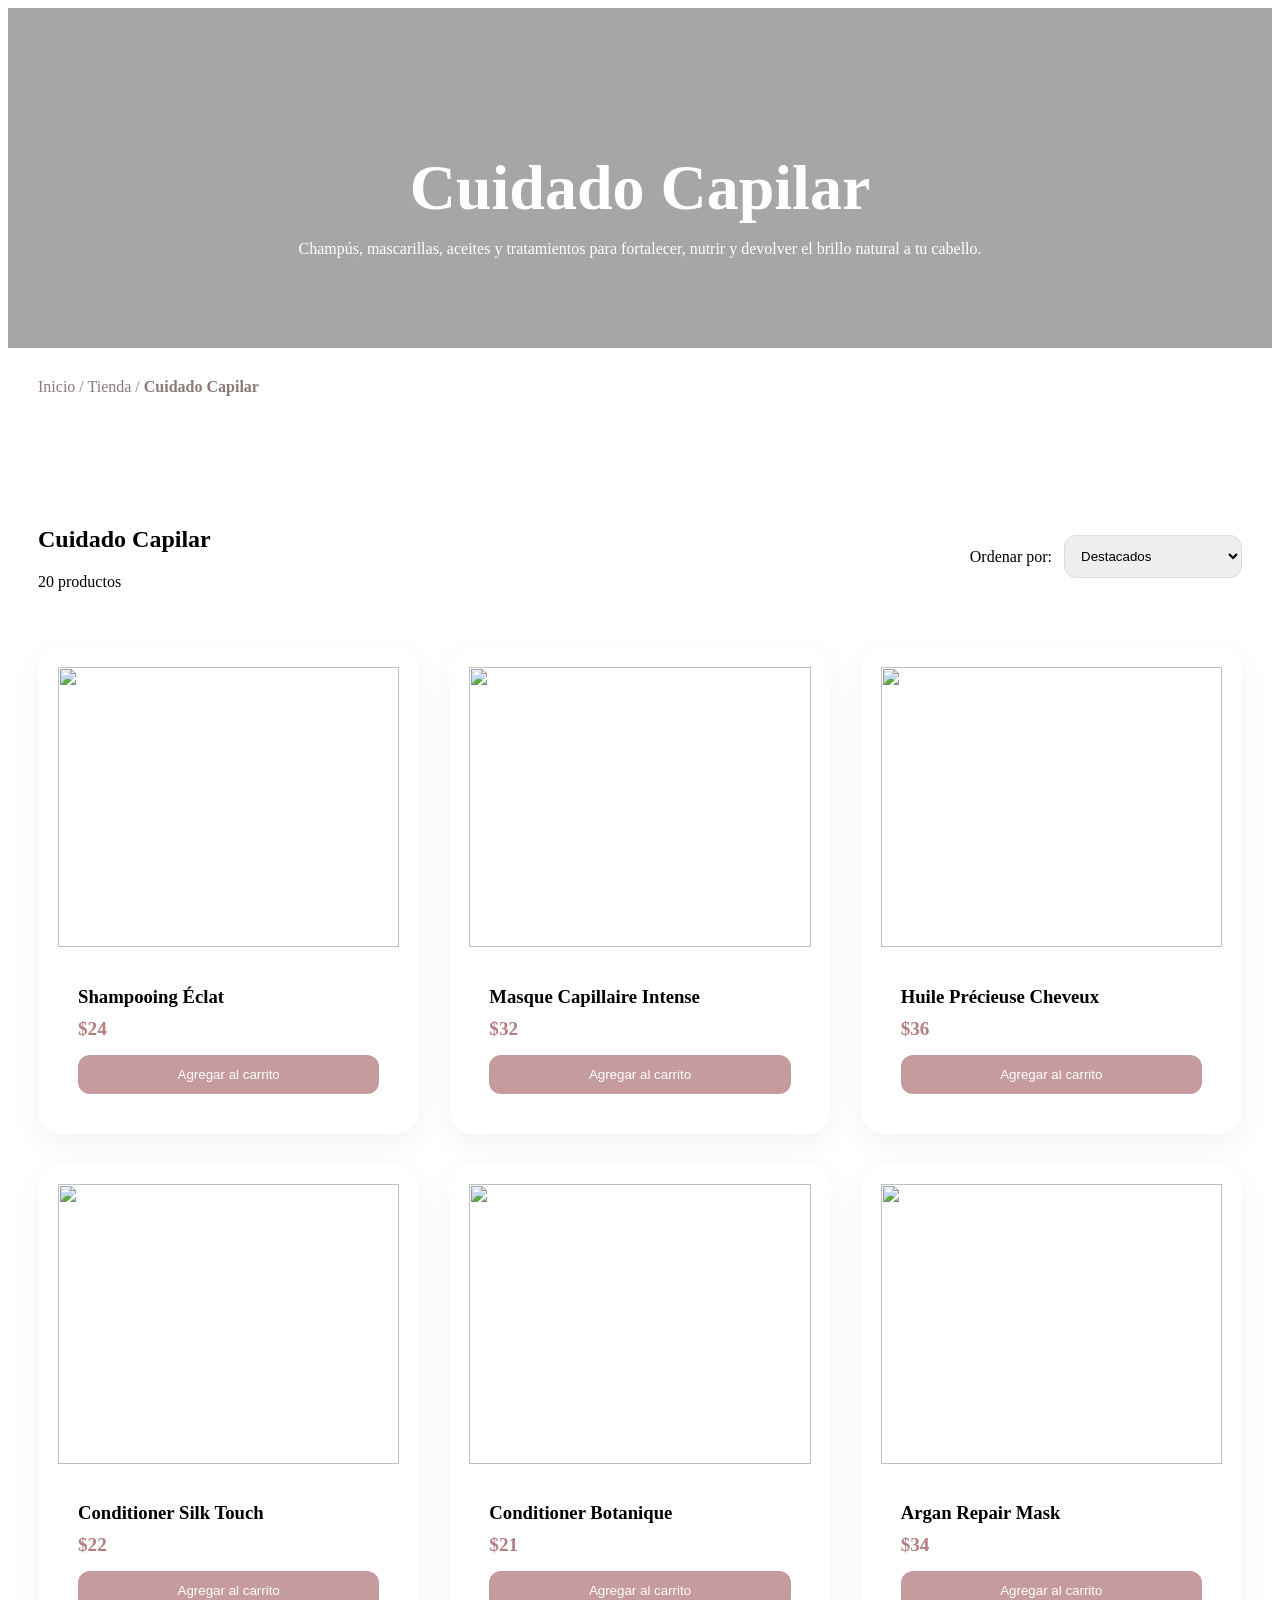
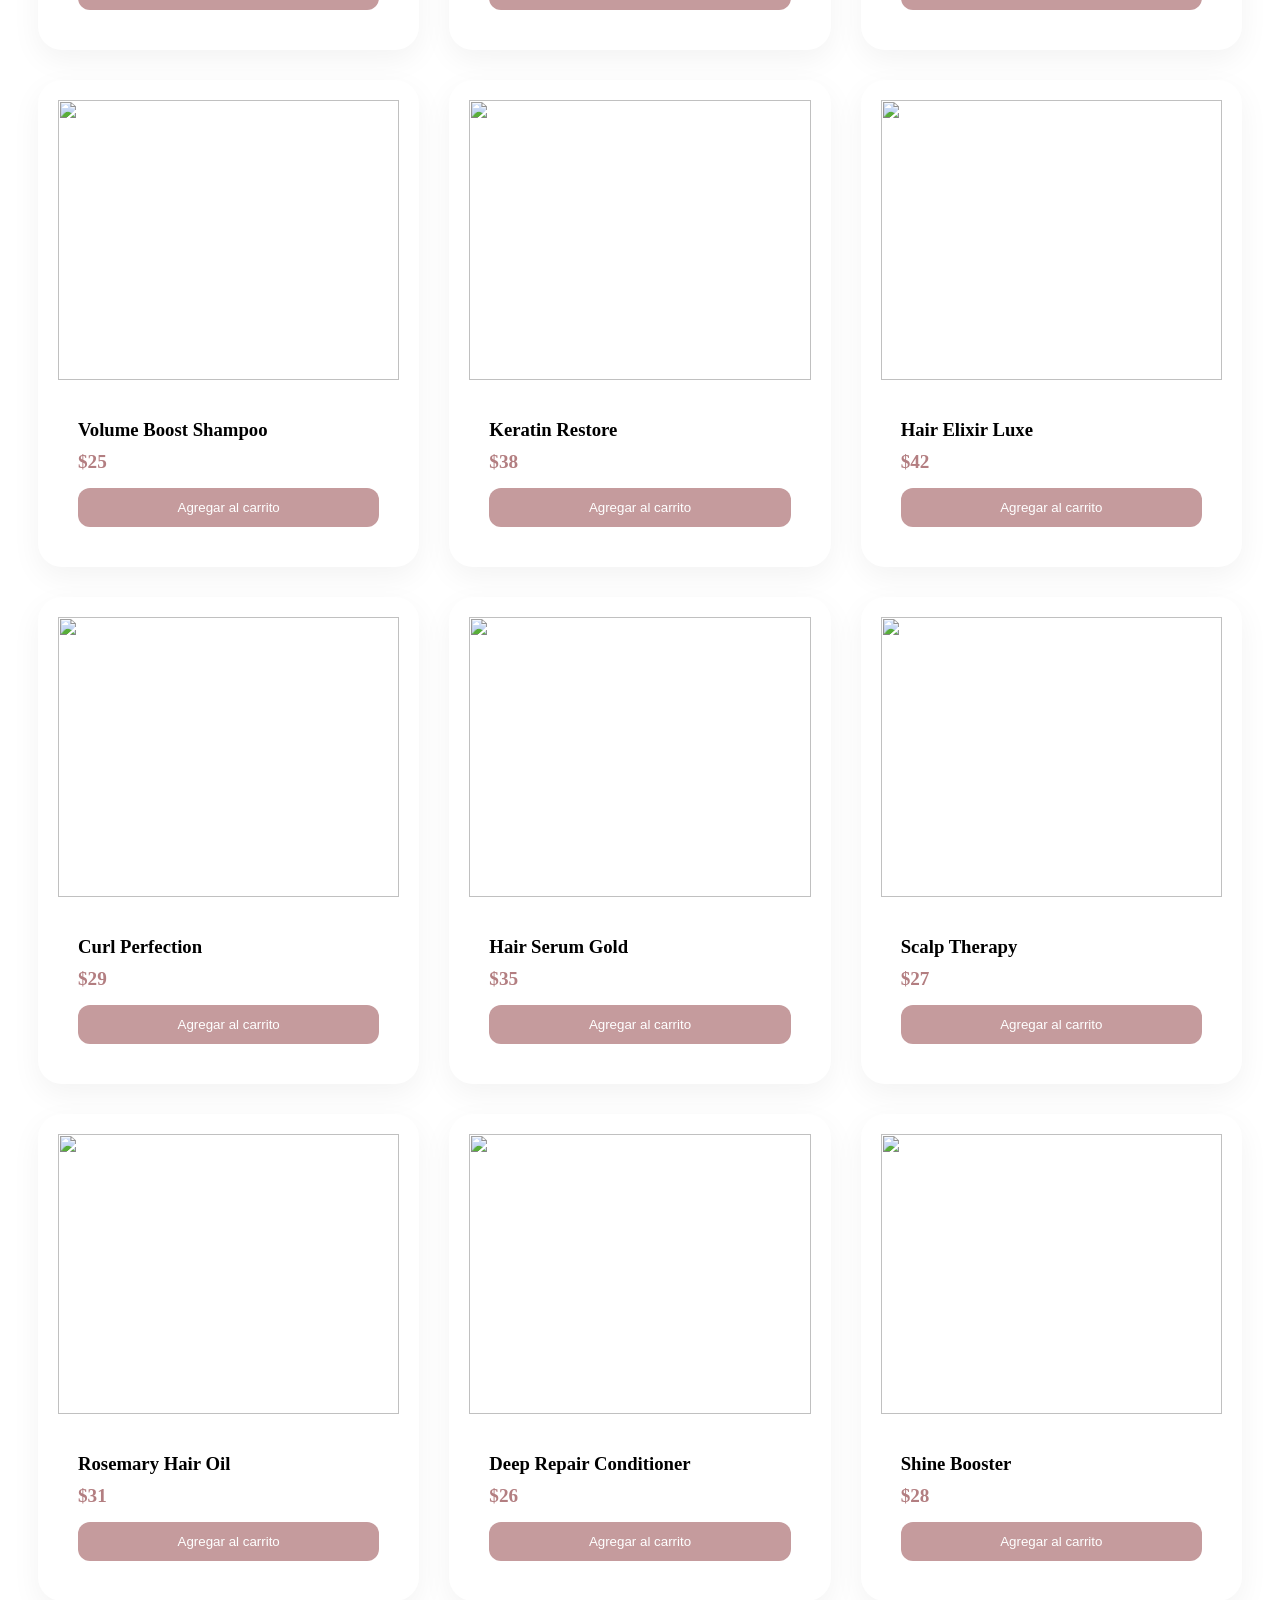
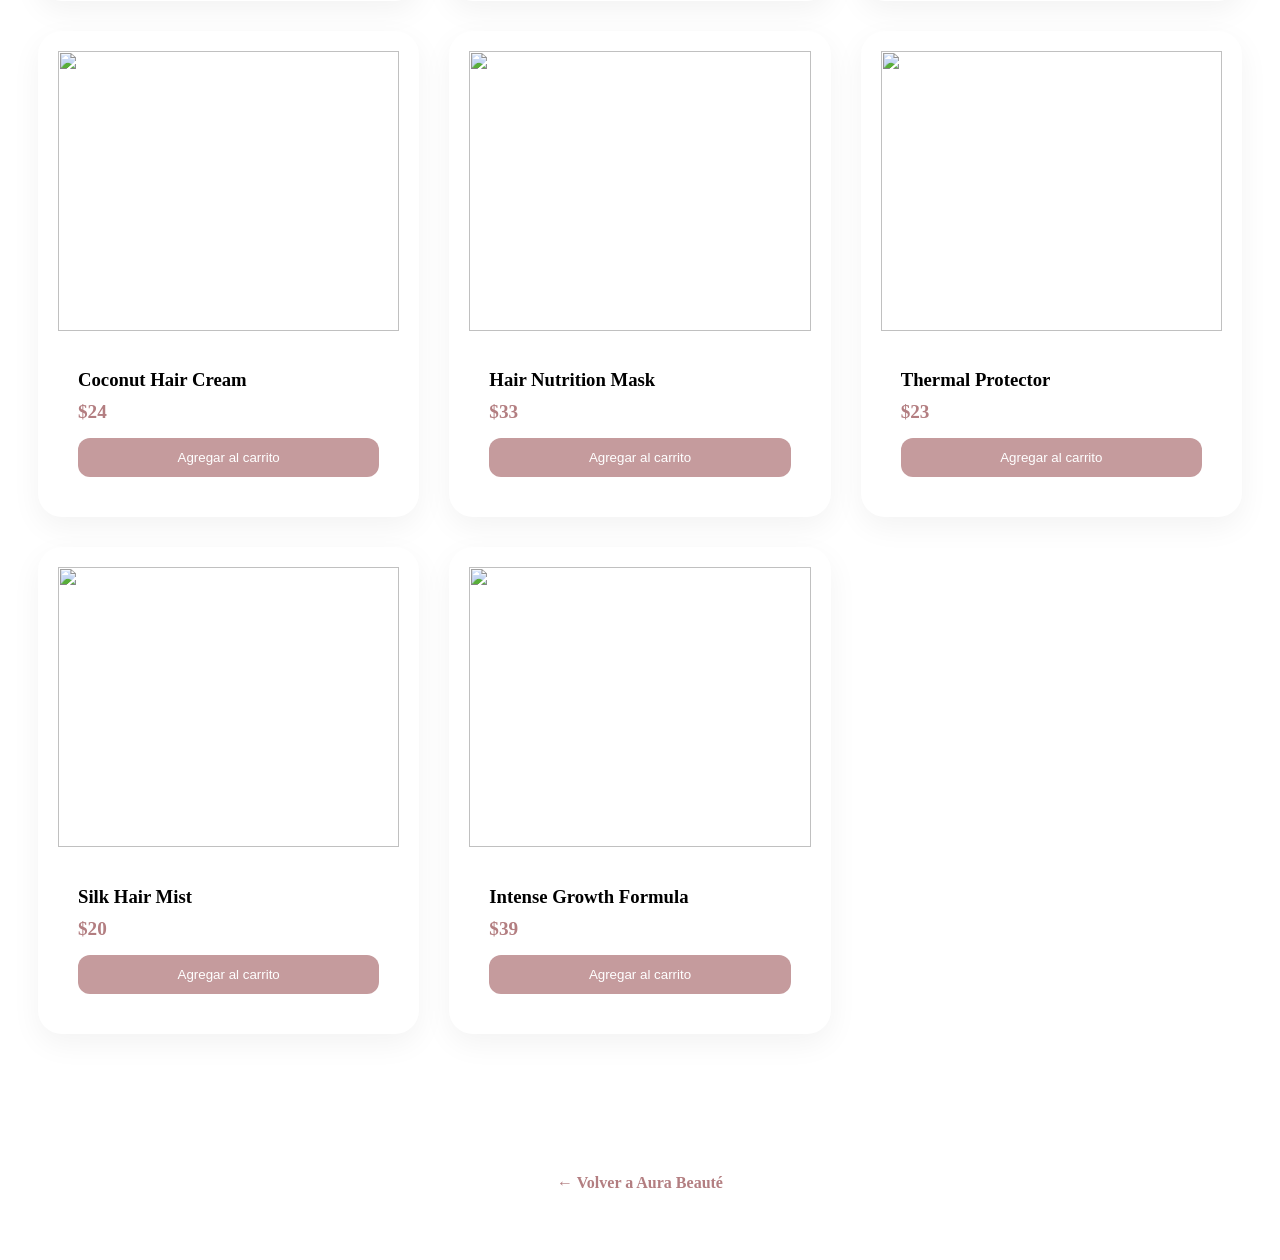
==== cabello.html @ 17628ed2 "conexion de rutas" ====
<!DOCTYPE html>
<html lang="es">
<head>
<meta charset="UTF-8">
<meta name="viewport" content="width=device-width, initial-scale=1.0">
<title>Cabello | Aura Beauté</title>

<link rel="stylesheet" href="store.css">

<style>
.category-hero{
   padding:90px 20px;
    text-align:center;
    background:linear-gradient(
        rgba(0,0,0,.35),
        rgba(0,0,0,.35)
    ),
    url('https://plus.unsplash.com/premium_photo-1752235895775-79106f690342?q=80&w=1324&auto=format&fit=crop&ixlib=rb-4.1.0&ixid=M3wxMjA3fDB8MHxwaG90by1wYWdlfHx8fGVufDB8fHx8fA%3D%3D');
    background-size:cover;
    background-position:center;
    color:white;
}

.category-hero h1{
    font-size:4rem;
    margin-bottom:15px;
}

.category-hero p{
    max-width:700px;
    margin:auto;
}

.category-page{
    max-width:1400px;
    margin:auto;
    padding:80px 30px;
}

.catalog-toolbar{
    display:flex;
    justify-content:space-between;
    align-items:center;
    margin-bottom:40px;
    flex-wrap:wrap;
    gap:20px;
}

.toolbar-box{
    display:flex;
    gap:12px;
    align-items:center;
}

.toolbar-box select{
    padding:12px;
    border-radius:12px;
    border:1px solid #ddd;
}

.products-grid{
    display:grid;
    grid-template-columns:repeat(auto-fit,minmax(280px,1fr));
    gap:30px;
}

.product-card{
    background:white;
    border-radius:24px;
    overflow:hidden;
    box-shadow:0 10px 30px rgba(0,0,0,.05);
}

.product-card img{
    width:100%;
    height:280px;
    object-fit:cover;
}

.product-info{
    padding:20px;
}

.product-info h3{
    margin-bottom:10px;
}

.price{
    color:#b37e81;
    font-weight:bold;
    font-size:1.2rem;
}

.buy-btn{
    margin-top:15px;
    width:100%;
    border:none;
    background:#c59b9d;
    color:white;
    padding:12px;
    border-radius:12px;
    cursor:pointer;
}

.buy-btn:hover{
    background:#b37e81;
}
.back-nav{
    max-width:1400px;
    margin:30px auto 0;
    padding:0 30px;
}

.back-nav a{
    display:inline-flex;
    align-items:center;
    gap:8px;
    text-decoration:none;
    color:#7a5d5f;
    font-weight:600;
    transition:.3s;
}
.category-hero{
    position:relative;
}
.back-nav a:hover{
    transform:translateX(-4px);
}
.breadcrumb{
    max-width:1400px;
    margin:30px auto;
    padding:0 30px;
    color:#8a7a7a;
}

.breadcrumb a{
    color:#8a7a7a;
    text-decoration:none;
}
.category-footer{
    text-align:center;
    padding:60px 20px;
}

.category-footer a{
    color:#b37e81;
    text-decoration:none;
    font-weight:600;
}
</style>

</head>
<body>
<section class="category-hero">

<h1>Cuidado Capilar</h1>

<p>
Champús, mascarillas, aceites y tratamientos
para fortalecer, nutrir y devolver el brillo natural a tu cabello.
</p>
</section>
<div class="breadcrumb">
    <a href="index.html">Inicio</a>
    <span>/</span>
    <a href="store.html">Tienda</a>
    <span>/</span>
    <strong>Cuidado Capilar</strong>
</div>
<section class="category-page">

    <div class="catalog-toolbar">

        <div>
            <h2>Cuidado Capilar</h2>
            <p>20 productos</p>
        </div>

        <div class="toolbar-box">
            <span>Ordenar por:</span>

            <select id="sortProducts">
    <option value="featured">Destacados</option>
    <option value="low">Precio menor a mayor</option>
    <option value="high">Precio mayor a menor</option>
    <option value="popular">Más vendidos</option>
</select>
        </div>

    </div>

    <div class="products-grid">

       <div class="product-card">
    <img src="https://images.unsplash.com/photo-1526947425960-945c6e72858f?auto=format&fit=crop&w=600&q=80">
    <div class="product-info">
        <h3>Shampooing Éclat</h3>
        <div class="price">$24</div>
        <button class="buy-btn">Agregar al carrito</button>
    </div>
</div>

<div class="product-card">
    <img src="https://images.unsplash.com/photo-1631729371254-42c2892f0e6e?w=600&auto=format&fit=crop&q=60&ixlib=rb-4.1.0&ixid=M3wxMjA3fDB8MHxzZWFyY2h8Mnx8c2hhbXBvb3xlbnwwfDB8MHx8fDA%3D">
    <div class="product-info">
        <h3>Masque Capillaire Intense</h3>
        <div class="price">$32</div>
        <button class="buy-btn">Agregar al carrito</button>
    </div>
</div>

<div class="product-card">
    <img src="https://images.unsplash.com/photo-1527799820374-dcf8d9d4a388?auto=format&fit=crop&w=600&q=80">
    <div class="product-info">
        <h3>Huile Précieuse Cheveux</h3>
        <div class="price">$36</div>
        <button class="buy-btn">Agregar al carrito</button>
    </div>
</div>

<div class="product-card">
    <img src="https://images.unsplash.com/photo-1686121544103-f1bc403bd6da?w=600&auto=format&fit=crop&q=60&ixlib=rb-4.1.0&ixid=M3wxMjA3fDB8MHxzZWFyY2h8MTV8fHNoYW1wb298ZW58MHwwfDB8fHww">
    <div class="product-info">
        <h3>Conditioner Silk Touch</h3>
        <div class="price">$22</div>
        <button class="buy-btn">Agregar al carrito</button>
    </div>
</div>

<div class="product-card">
    <img src="https://images.unsplash.com/photo-1707910393351-d2d4c10cf632?w=600&auto=format&fit=crop&q=60&ixlib=rb-4.1.0&ixid=M3wxMjA3fDB8MHxzZWFyY2h8MTh8fHNoYW1wb298ZW58MHwwfDB8fHww">
    <div class="product-info">
        <h3>Conditioner Botanique</h3>
        <div class="price">$21</div>
        <button class="buy-btn">Agregar al carrito</button>
    </div>
</div>

<div class="product-card">
    <img src="https://images.unsplash.com/photo-1668025757022-a75458371576?w=600&auto=format&fit=crop&q=60&ixlib=rb-4.1.0&ixid=M3wxMjA3fDB8MHxzZWFyY2h8Mjd8fHNoYW1wb298ZW58MHwwfDB8fHww">
    <div class="product-info">
        <h3>Argan Repair Mask</h3>
        <div class="price">$34</div>
        <button class="buy-btn">Agregar al carrito</button>
    </div>
</div>

<div class="product-card">
    <img src="https://images.unsplash.com/photo-1650543679355-0fcf8a621d1a?w=600&auto=format&fit=crop&q=60&ixlib=rb-4.1.0&ixid=M3wxMjA3fDB8MHxzZWFyY2h8MjZ8fHNoYW1wb298ZW58MHwwfDB8fHww">
    <div class="product-info">
        <h3>Volume Boost Shampoo</h3>
        <div class="price">$25</div>
        <button class="buy-btn">Agregar al carrito</button>
    </div>
</div>

<div class="product-card">
    <img src="https://images.unsplash.com/photo-1588514899099-e2df6951dde6?w=600&auto=format&fit=crop&q=60&ixlib=rb-4.1.0&ixid=M3wxMjA3fDB8MHxzZWFyY2h8Mzl8fHNoYW1wb298ZW58MHwwfDB8fHww">
    <div class="product-info">
        <h3>Keratin Restore</h3>
        <div class="price">$38</div>
        <button class="buy-btn">Agregar al carrito</button>
    </div>
</div>

<div class="product-card">
    <img src="https://images.unsplash.com/photo-1699373381541-8508168f82ca?w=600&auto=format&fit=crop&q=60&ixlib=rb-4.1.0&ixid=M3wxMjA3fDB8MHxwaG90by1yZWxhdGVkfDIyfHx8ZW58MHx8fHx8">
    <div class="product-info">
        <h3>Hair Elixir Luxe</h3>
        <div class="price">$42</div>
        <button class="buy-btn">Agregar al carrito</button>
    </div>
</div>

<div class="product-card">
    <img src="https://images.unsplash.com/photo-1637905351378-67232a5f0c9b?w=600&auto=format&fit=crop&q=60&ixlib=rb-4.1.0&ixid=M3wxMjA3fDB8MHxwaG90by1yZWxhdGVkfDI5fHx8ZW58MHx8fHx8">
    <div class="product-info">
        <h3>Curl Perfection</h3>
        <div class="price">$29</div>
        <button class="buy-btn">Agregar al carrito</button>
    </div>
</div>

<div class="product-card">
    <img src="https://images.unsplash.com/photo-1695048367260-6f2b5ddd3c2e?w=600&auto=format&fit=crop&q=60&ixlib=rb-4.1.0&ixid=M3wxMjA3fDB8MHxwaG90by1yZWxhdGVkfDc3fHx8ZW58MHx8fHx8">
    <div class="product-info">
        <h3>Hair Serum Gold</h3>
        <div class="price">$35</div>
        <button class="buy-btn">Agregar al carrito</button>
    </div>
</div>

<div class="product-card">
    <img src="https://images.unsplash.com/photo-1699528136776-51ddd829363e?w=600&auto=format&fit=crop&q=60&ixlib=rb-4.1.0&ixid=M3wxMjA3fDB8MHxwaG90by1yZWxhdGVkfDk4fHx8ZW58MHx8fHx8">
    <div class="product-info">
        <h3>Scalp Therapy</h3>
        <div class="price">$27</div>
        <button class="buy-btn">Agregar al carrito</button>
    </div>
</div>

<div class="product-card">
    <img src="https://plus.unsplash.com/premium_photo-1661726448863-3534a487b436?w=600&auto=format&fit=crop&q=60&ixlib=rb-4.1.0&ixid=M3wxMjA3fDB8MHxwaG90by1yZWxhdGVkfDE1MXx8fGVufDB8fHx8fA%3D%3D">
    <div class="product-info">
        <h3>Rosemary Hair Oil</h3>
        <div class="price">$31</div>
        <button class="buy-btn">Agregar al carrito</button>
    </div>
</div>

<div class="product-card">
    <img src="https://images.unsplash.com/photo-1695048260867-96c21af90652?w=600&auto=format&fit=crop&q=60&ixlib=rb-4.1.0&ixid=M3wxMjA3fDB8MHxwaG90by1yZWxhdGVkfDE3NHx8fGVufDB8fHx8fA%3D%3D">
    <div class="product-info">
        <h3>Deep Repair Conditioner</h3>
        <div class="price">$26</div>
        <button class="buy-btn">Agregar al carrito</button>
    </div>
</div>

<div class="product-card">
    <img src="https://images.unsplash.com/photo-1694101454182-3db6a9e1c789?w=600&auto=format&fit=crop&q=60&ixlib=rb-4.1.0&ixid=M3wxMjA3fDB8MHxwaG90by1yZWxhdGVkfDE4M3x8fGVufDB8fHx8fA%3D%3D">
    <div class="product-info">
        <h3>Shine Booster</h3>
        <div class="price">$28</div>
        <button class="buy-btn">Agregar al carrito</button>
    </div>
</div>

<div class="product-card">
    <img src="https://images.unsplash.com/photo-1642505172169-b2041b39a57e?w=600&auto=format&fit=crop&q=60&ixlib=rb-4.1.0&ixid=M3wxMjA3fDB8MHxwaG90by1yZWxhdGVkfDI0NHx8fGVufDB8fHx8fA%3D%3D">
    <div class="product-info">
        <h3>Coconut Hair Cream</h3>
        <div class="price">$24</div>
        <button class="buy-btn">Agregar al carrito</button>
    </div>
</div>

<div class="product-card">
    <img src="https://images.unsplash.com/photo-1714761693838-e58d9b8677cc?w=600&auto=format&fit=crop&q=60&ixlib=rb-4.1.0&ixid=M3wxMjA3fDB8MHxwaG90by1yZWxhdGVkfDI4Nnx8fGVufDB8fHx8fA%3D%3D">
    <div class="product-info">
        <h3>Hair Nutrition Mask</h3>
        <div class="price">$33</div>
        <button class="buy-btn">Agregar al carrito</button>
    </div>
</div>

<div class="product-card">
    <img src="https://images.unsplash.com/photo-1698545039108-5cfce2857238?w=600&auto=format&fit=crop&q=60&ixlib=rb-4.1.0&ixid=M3wxMjA3fDB8MHxwaG90by1yZWxhdGVkfDI5NXx8fGVufDB8fHx8fA%3D%3D">
    <div class="product-info">
        <h3>Thermal Protector</h3>
        <div class="price">$23</div>
        <button class="buy-btn">Agregar al carrito</button>
    </div>
</div>

<div class="product-card">
    <img src="https://images.unsplash.com/photo-1682684096929-f1b5e69eda17?w=600&auto=format&fit=crop&q=60&ixlib=rb-4.1.0&ixid=M3wxMjA3fDB8MHxwaG90by1yZWxhdGVkfDMzN3x8fGVufDB8fHx8fA%3D%3D">
    <div class="product-info">
        <h3>Silk Hair Mist</h3>
        <div class="price">$20</div>
        <button class="buy-btn">Agregar al carrito</button>
    </div>
</div>

<div class="product-card">
    <img src="https://images.unsplash.com/photo-1695048260756-a5e8d32eee19?w=600&auto=format&fit=crop&q=60&ixlib=rb-4.1.0&ixid=M3wxMjA3fDB8MHxwaG90by1yZWxhdGVkfDMxNXx8fGVufDB8fHx8fA%3D%3D">
    <div class="product-info">
        <h3>Intense Growth Formula</h3>
        <div class="price">$39</div>
        <button class="buy-btn">Agregar al carrito</button>
    </div>
</div>

    </div>

</section>
<footer class="category-footer">

    <a href="store.html">← Volver a Aura Beauté</a>

</footer>
</body>
<script>

const sortSelect = document.getElementById("sortProducts");
const productsGrid = document.querySelector(".products-grid");

sortSelect.addEventListener("change", () => {

    const cards = [...productsGrid.querySelectorAll(".product-card")];

    if(sortSelect.value === "low"){

        cards.sort((a,b)=>{
            const priceA = parseFloat(
                a.querySelector(".price").textContent.replace("$","")
            );

            const priceB = parseFloat(
                b.querySelector(".price").textContent.replace("$","")
            );

            return priceA - priceB;
        });

    }

    if(sortSelect.value === "high"){

        cards.sort((a,b)=>{
            const priceA = parseFloat(
                a.querySelector(".price").textContent.replace("$","")
            );

            const priceB = parseFloat(
                b.querySelector(".price").textContent.replace("$","")
            );

            return priceB - priceA;
        });

    }

    productsGrid.innerHTML = "";

    cards.forEach(card=>{
        productsGrid.appendChild(card);
    });

});

</script>
</html>
---- store.css ----
/* ==========================================================================
   ESTILOS DE LA BOUTIQUE - AURA BEAUTÉ
   ========================================================================== */
.auth-card,
.product-card,
.category-card{
    animation:fadeUp .8s ease;
}
@keyframes fadeUp{
    from{
        opacity:0;
        transform:translateY(30px);
    }
    to{
        opacity:1;
        transform:translateY(0);
    }
}
.submit-btn,
.social-btn,
.cart-trigger-btn,
.profile-trigger{
    cursor:pointer;
}

*{
    transition:
        background .25s ease,
        color .25s ease,
        border-color .25s ease;
}
/* 1. BARRA DE NAVEGACIÓN (HEADER) */

.store-header {
    position: fixed;
    top: 0;
    left: 0;
    width: 100%;
    height: 80px;
    background: rgba(251, 248, 245, 0.85);
    backdrop-filter: blur(12px);
    -webkit-backdrop-filter: blur(12px);
    border-bottom: 1px solid rgba(197, 155, 157, 0.15);
    z-index: 100;
    display: flex;
    align-items: center;
    transition: var(--transition-smooth);
}

.nav-container {
    width: 100%;
    max-width: 1200px;
    margin: 0 auto;
    padding: 0 24px;
    display: flex;
    justify-content: space-between;
    align-items: center;
}

.main-nav ul {
    display: flex;
    list-style: none;
    gap: 32px;
}

.main-nav a {
    color: var(--text-secondary);
    text-decoration: none;
    font-size: 0.95rem;
    font-weight: 500;
    letter-spacing: 0.5px;
    transition: var(--transition-fast);
    padding: 8px 0;
    border-bottom: 2px solid transparent;
}

.main-nav a:hover,
.main-nav a.active {
    color: var(--text-primary);
    border-bottom-color: var(--primary);
}

.header-actions {
    display: flex;
    align-items: center;
    gap: 20px;
}

/* Perfil de Usuario */
.user-profile {
    position: relative;
}

.profile-trigger {
    background: rgba(255, 255, 255, 0.7);
    border: 1px solid var(--card-border);
    border-radius: 50px;
    padding: 6px 14px 6px 6px;
    display: flex;
    align-items: center;
    gap: 10px;
    cursor: pointer;
    font-family: inherit;
    font-size: 0.9rem;
    font-weight: 500;
    color: var(--text-primary);
    transition: var(--transition-fast);
}

.profile-trigger:hover {
    background: #ffffff;
    border-color: var(--card-border-focus);
    box-shadow: 0 4px 10px rgba(61, 50, 53, 0.04);
}

.user-avatar-text {
    width: 28px;
    height: 28px;
    border-radius: 50%;
    background: var(--primary);
    color: #ffffff;
    display: flex;
    align-items: center;
    justify-content: center;
    font-size: 0.8rem;
    font-weight: 600;
}

.user-name-label {
    max-width: 120px;
    white-space: nowrap;
    overflow: hidden;
    text-overflow: ellipsis;
}

.profile-dropdown {
    position: absolute;
    top: 50px;
    right: 0;
    width: 220px;
    background: rgba(255, 255, 255, 0.95);
    backdrop-filter: blur(10px);
    border: 1px solid var(--card-border);
    border-radius: 16px;
    padding: 16px;
    box-shadow: var(--shadow-premium);
    display: flex;
    flex-direction: column;
    gap: 6px;
    opacity: 0;
    transform: translateY(10px);
    pointer-events: none;
    transition: var(--transition-fast);
    z-index: 110;
}

.profile-dropdown.active {
    opacity: 1;
    transform: translateY(0);
    pointer-events: auto;
}

.dropdown-header h4 {
    font-family: var(--font-sans);
    font-size: 0.95rem;
    color: var(--text-primary);
    font-weight: 600;
}

.dropdown-header p {
    font-size: 0.75rem;
    color: var(--text-secondary);
}

.dropdown-divider {
    height: 1px;
    background: rgba(197, 155, 157, 0.15);
    margin: 8px 0;
}

.dropdown-item {
    display: flex;
    align-items: center;
    gap: 10px;
    color: var(--text-secondary);
    text-decoration: none;
    font-size: 0.875rem;
    padding: 8px 10px;
    border-radius: 8px;
    transition: var(--transition-fast);
}

.dropdown-item:hover {
    background: rgba(197, 155, 157, 0.08);
    color: var(--primary-hover);
}

/* Botón Carrito */
.cart-trigger-btn {
    box-shadow:
        0 8px 25px rgba(179,126,129,.25);
    position: relative;
    background: rgba(255, 255, 255, 0.7);
    border: 1px solid var(--card-border);
    color: var(--text-primary);
    width: 42px;
    height: 42px;
    border-radius: 50%;
    display: flex;
    align-items: center;
    justify-content: center;
    cursor: pointer;
    transition: var(--transition-fast);
}

.cart-trigger-btn:hover {
    background: #ffffff;
    border-color: var(--card-border-focus);
    transform: translateY(-1px);
}

.cart-counter {
    position: absolute;
    top: -5px;
    right: -5px;
    background: var(--primary);
    color: #ffffff;
    font-size: 0.75rem;
    font-weight: 700;
    width: 20px;
    height: 20px;
    border-radius: 50%;
    display: flex;
    align-items: center;
    justify-content: center;
    border: 2px solid var(--bg-primary);
    transition: transform 0.25s cubic-bezier(0.175, 0.885, 0.32, 1.275);
}

.cart-counter.bump {
    transform: scale(1.3);
}

/* 2. CONTENIDO PRINCIPAL */
.store-content {
    margin-top: 80px;
    padding: 40px 24px;
    width: 100%;
    max-width: 1200px;
    margin-left: auto;
    margin-right: auto;
}

/* 3. HERO SECTION */
.hero-section {
    padding: 40px 0;
    margin-bottom: 60px;
}

.hero-container {
    display: grid;
    grid-template-columns: 1fr 1fr;
    gap: 40px;
    align-items: center;
}

.hero-text {
    display: flex;
    flex-direction: column;
    align-items: flex-start;
}

.hero-tag {
    font-size: 0.85rem;
    font-weight: 600;
    text-transform: uppercase;
    letter-spacing: 2px;
    color: var(--primary-hover);
    margin-bottom: 16px;
    background:rgba(179,126,129,.12);
    padding:8px 16px;
    border-radius:50px;
}

.hero-text h1 {
    font-family: var(--font-serif);
    font-size:4.5rem;
    line-height:1.05;
    font-weight: 400;
    line-height: 1.15;
    color: var(--text-primary);
    margin-bottom: 20px;
}

.hero-subtitle {
    font-size: 1.1rem;
    color: var(--text-secondary);
    line-height: 1.6;
    margin-bottom: 32px;
    font-weight: 300;
}

.hero-cta-btn {
    display: inline-flex;
    padding: 16px 36px;
    width: auto;
    text-decoration: none;
}

.hero-image-wrap {
    position: relative;
    display: flex;
    justify-content: center;
    align-items: center;
}

.hero-image-backdrop {
    position: absolute;
    width: 85%;
    height: 85%;
    background: rgba(197, 155, 157, 0.12);
    border-radius: 30px;
    transform: rotate(-3deg);
    z-index: 1;
}

.hero-img {
    position: relative;
    width: 85%;
    height: auto;
    border-radius: 30px;
    object-fit: cover;
    box-shadow: var(--shadow-premium);
    z-index: 2;
    transition: var(--transition-smooth);
}

.hero-img:hover {
    transform: scale(1.02);
}

/* 4. SECCIÓN TÍTULOS */
.section-title {
    text-align: center;
    margin-bottom: 44px;
}

.section-title h2 {
    font-family: var(--font-serif);
    font-size: 2.4rem;
    font-weight: 400;
    color: var(--text-primary);
    margin-bottom: 10px;
}

.section-title p {
    color: var(--text-secondary);
    font-size: 1rem;
    font-weight: 300;
}

/* 5. SECCIÓN CATEGORÍAS */
.categories-section {
    margin-bottom: 80px;
}

.categories-grid {
    display: grid;
    grid-template-columns: repeat(3, 1fr);
    gap: 24px;
}

.category-card {
    background: var(--card-bg);
    border: 1px solid var(--card-border);
    border-radius: 20px;
    padding: 20px;
    text-align: center;
    cursor: pointer;
    box-shadow: var(--shadow-premium);
    transition: var(--transition-smooth);
}

.cat-img-wrap {
    overflow: hidden;
    border-radius: 12px;
    margin-bottom: 18px;
    height: 200px;
}

.category-card img {
    width: 100%;
    height: 100%;
    object-fit: cover;
    transition: transform 0.6s cubic-bezier(0.25, 0.8, 0.25, 1);
}

.category-card:hover {
    transform: translateY(-5px);
    border-color: var(--card-border-focus);
}

.category-card:hover img {
    transform: scale(1.08);
}

.category-info h3 {
    font-family: var(--font-serif);
    font-size: 1.3rem;
    color: var(--text-primary);
    margin-bottom: 6px;
    font-weight: 500;
}

.category-info p {
    font-size: 0.85rem;
    color: var(--text-secondary);
}

/* 6. CATÁLOGO & PRODUCTOS */
.catalog-section {
    margin-bottom: 60px;
}

.products-grid{
    display:block;
}

.product-card {
    overflow:hidden;
    border-radius:24px;
    transition:.35s;
    background: var(--card-bg);
    border: 1px solid var(--card-border);
    padding: 20px;
    display: flex;
    flex-direction: column;
    justify-content: space-between;
    backdrop-filter: blur(10px);
    box-shadow: var(--shadow-premium);
}

.product-card:hover {
    transform:translateY(-10px);
    border-color: var(--card-border-focus);
    box-shadow: 0 24px 50px rgba(61, 50, 53, 0.08);
}

.prod-img-wrap {
    position: relative;
    border-radius: 16px;
    overflow: hidden;
    height: 240px;
    margin-bottom: 18px;
    background: #eae3dd;
}

.product-card img {
    width: 100%;
    height: 100%;
    object-fit: cover;
    transition:.5s;
}

.product-card:hover img {
    transform: scale(1.08);
}

.prod-badge {
    position: absolute;
    top: 12px;
    left: 12px;
    background: #ffffff;
    color: var(--primary-hover);
    padding: 4px 10px;
    border-radius: 50px;
    font-size: 0.75rem;
    font-weight: 600;
    box-shadow: 0 4px 10px rgba(0,0,0,0.05);
}

.prod-info {
    flex-grow: 1;
    display: flex;
    flex-direction: column;
}

.prod-category {
    font-size: 0.75rem;
    font-weight: 600;
    text-transform: uppercase;
    color: var(--text-muted);
    letter-spacing: 1px;
    margin-bottom: 6px;
}

.prod-title {
    font-family: var(--font-serif);
    font-size: 1.35rem;
    color: var(--text-primary);
    margin-bottom: 8px;
    font-weight: 500;
}

.prod-desc {
    font-size: 0.85rem;
    color: var(--text-secondary);
    line-height: 1.4;
    margin-bottom: 16px;
    font-weight: 300;
}

.prod-footer {
    display: flex;
    justify-content: space-between;
    align-items: center;
    margin-top: 10px;
}

.prod-price {
    font-size: 1.25rem;
    font-weight: 600;
    color: var(--text-primary);
}

.add-to-cart-btn {
    background: var(--primary);
    color: #ffffff;
    border: none;
    border-radius: 50%;
    width: 44px;
    height: 44px;
    display: flex;
    align-items: center;
    justify-content: center;
    cursor: pointer;
    box-shadow: 0 4px 12px rgba(var(--primary-rgb), 0.3);
    transition: var(--transition-fast);
}

.add-to-cart-btn:hover {
    background: var(--primary-hover);
    transform: scale(1.08);
    box-shadow: 0 6px 16px rgba(var(--primary-rgb), 0.45);
}

.add-to-cart-btn svg {
    width: 20px;
    height: 20px;
}

/* 7. FOOTER */
.store-footer {
    background: rgba(255, 255, 255, 0.6);
    border-top: 1px solid rgba(197, 155, 157, 0.15);
    padding: 60px 24px 30px 24px;
}

.footer-container {
    width: 100%;
    max-width: 1200px;
    margin: 0 auto;
    display: grid;
    grid-template-columns: 2fr 1fr 1.5fr;
    gap: 40px;
    margin-bottom: 40px;
}

.footer-brand p {
    font-size: 0.9rem;
    color: var(--text-secondary);
    line-height: 1.6;
    margin-top: 14px;
    max-width: 320px;
}

.footer-links h4,
.footer-newsletter h4 {
    font-family: var(--font-serif);
    font-size: 1.15rem;
    color: var(--text-primary);
    margin-bottom: 18px;
    font-weight: 600;
}

.footer-links ul {
    list-style: none;
    display: flex;
    flex-direction: column;
    gap: 10px;
}

.footer-links a {
    color: var(--text-secondary);
    text-decoration: none;
    font-size: 0.9rem;
    transition: var(--transition-fast);
}

.footer-links a:hover {
    color: var(--primary-hover);
    padding-left: 4px;
}

.footer-newsletter p {
    font-size: 0.85rem;
    color: var(--text-secondary);
    margin-bottom: 14px;
}

.newsletter-form {
    display: flex;
    gap: 10px;
}

.newsletter-form input {
    flex: 1;
    background: #ffffff;
    border: 1px solid var(--card-border);
    border-radius: 10px;
    padding: 10px 14px;
    outline: none;
    font-family: inherit;
    font-size: 0.9rem;
    transition: var(--transition-fast);
}

.newsletter-form input:focus {
    border-color: var(--card-border-focus);
}

.newsletter-form .submit-btn {
    width: auto;
    padding: 10px 20px;
    border-radius: 10px;
    font-size: 0.9rem;
}

.footer-bottom {
    width: 100%;
    max-width: 1200px;
    margin: 0 auto;
    padding-top: 30px;
    border-top: 1px solid rgba(197, 155, 157, 0.1);
    text-align: center;
    font-size: 0.8rem;
    color: var(--text-muted);
}

/* 8. PANEL LATERAL CARRITO (SLIDE-OVER) */
.cart-overlay {
    position: fixed;
    top: 0;
    left: 0;
    width: 100%;
    height: 100%;
    background: rgba(61, 50, 53, 0.25);
    backdrop-filter: blur(4px);
    opacity: 0;
    pointer-events: none;
    transition: opacity 0.4s ease;
    z-index: 200;
}

.cart-overlay.active {
    opacity: 1;
    pointer-events: auto;
}

.cart-panel {
    position: absolute;
    top: 0;
    right: 0;
    width: 100%;
    max-width: 440px;
    height: 100%;
    background: #ffffff;
    box-shadow: -10px 0 40px rgba(61, 50, 53, 0.1);
    display: flex;
    flex-direction: column;
    transform: translateX(100%);
    transition: transform 0.4s cubic-bezier(0.25, 0.8, 0.25, 1);
}

.cart-overlay.active .cart-panel {
    transform: translateX(0);
}

.cart-header {
    padding: 24px;
    border-bottom: 1px solid rgba(197, 155, 157, 0.15);
    display: flex;
    justify-content: space-between;
    align-items: center;
}

.cart-header h3 {
    font-family: var(--font-serif);
    font-size: 1.4rem;
    color: var(--text-primary);
    font-weight: 500;
}

.cart-close-btn {
    background: none;
    border: none;
    font-size: 2rem;
    line-height: 1;
    color: var(--text-secondary);
    cursor: pointer;
    transition: var(--transition-fast);
}

.cart-close-btn:hover {
    color: var(--primary-hover);
}

.cart-body {
    flex-grow: 1;
    overflow-y: auto;
    padding: 24px;
}

.cart-empty {
    display: flex;
    flex-direction: column;
    align-items: center;
    justify-content: center;
    height: 100%;
    text-align: center;
    color: var(--text-muted);
}

.cart-empty svg {
    color: var(--card-border);
    margin-bottom: 16px;
}

.cart-empty p {
    font-family: var(--font-serif);
    font-size: 1.2rem;
    color: var(--text-primary);
    margin-bottom: 6px;
}

.cart-empty span {
    font-size: 0.85rem;
    max-width: 240px;
}

.cart-items-list {
    display: flex;
    flex-direction: column;
    gap: 20px;
}

.cart-item {
    display: flex;
    gap: 16px;
    padding-bottom: 20px;
    border-bottom: 1px solid rgba(197, 155, 157, 0.1);
}

.cart-item-img {
    width: 80px;
    height: 80px;
    border-radius: 12px;
    object-fit: cover;
    background: #eae3dd;
    border: 1px solid rgba(197, 155, 157, 0.1);
}

.cart-item-details {
    flex-grow: 1;
    display: flex;
    flex-direction: column;
    justify-content: space-between;
}

.cart-item-title {
    font-family: var(--font-serif);
    font-size: 1rem;
    font-weight: 500;
    color: var(--text-primary);
}

.cart-item-price {
    font-size: 0.95rem;
    font-weight: 600;
    color: var(--text-primary);
}

.cart-item-ctrl {
    display: flex;
    justify-content: space-between;
    align-items: center;
    margin-top: 6px;
}

.quantity-selector {
    display: flex;
    align-items: center;
    border: 1px solid var(--card-border);
    border-radius: 8px;
    background: rgba(251, 248, 245, 0.6);
}

.quantity-btn {
    background: none;
    border: none;
    width: 26px;
    height: 26px;
    cursor: pointer;
    font-size: 0.9rem;
    color: var(--text-secondary);
    display: flex;
    align-items: center;
    justify-content: center;
    transition: var(--transition-fast);
}

.quantity-btn:hover {
    color: var(--primary-hover);
}

.quantity-value {
    width: 30px;
    text-align: center;
    font-size: 0.85rem;
    font-weight: 600;
}

.remove-item-btn {
    background: none;
    border: none;
    color: var(--text-muted);
    font-size: 0.8rem;
    font-weight: 500;
    cursor: pointer;
    text-decoration: underline;
    transition: var(--transition-fast);
}

.remove-item-btn:hover {
    color: var(--error);
}

.cart-footer {
    padding: 24px;
    border-top: 1px solid rgba(197, 155, 157, 0.15);
    background: rgba(251, 248, 245, 0.7);
}

.cart-summary {
    display: flex;
    flex-direction: column;
    gap: 12px;
    margin-bottom: 20px;
}

.summary-row {
    display: flex;
    justify-content: space-between;
    font-size: 0.95rem;
    color: var(--text-secondary);
}

.shipping-row {
    border-bottom: 1px dashed rgba(197, 155, 157, 0.2);
    padding-bottom: 12px;
}

.subtotal-amount {
    font-size: 1.2rem;
    font-weight: 700;
    color: var(--text-primary);
}

.checkout-btn {
    padding: 16px;
}

/* ==========================================================================
   RESPONSIVIDAD Y DISPOSITIVOS MÓVILES
   ========================================================================== */
@media (max-width: 991px) {
    .hero-container {
        grid-template-columns: 1fr;
        gap: 30px;
        text-align: center;
    }
    
    .hero-text {
        align-items: center;
    }
    
    .hero-text h1 {
        font-size: 2.8rem;
    }
    
    .categories-grid {
        grid-template-columns: 1fr;
        gap: 20px;
    }
    
    .cat-img-wrap {
        height: 250px;
    }
    
    .footer-container {
        grid-template-columns: 1fr;
        gap: 30px;
    }
}

@media (max-width: 768px) {
    .main-nav {
        display: none; /* Ocultar menú en móviles por simplicidad */
    }
    
    .user-name-label {
        display: none; /* Ocultar texto en móviles */
    }
    
    .profile-trigger {
        padding: 5px;
    }
}

/* ==========================================================================
   9. PANEL DE ACCESO DENEGADO (TEMA CLARO LUXURY)
   ========================================================================== */
.access-denied-overlay {
    position: fixed;
    top: 0;
    left: 0;
    width: 100%;
    height: 100%;
    display: flex;
    justify-content: center;
    align-items: center;
    padding: 24px;
    z-index: 500;
}

.access-denied-card {
    background: var(--card-bg);
    border: 1px solid var(--card-border);
    backdrop-filter: blur(var(--blur-intensity));
    -webkit-backdrop-filter: blur(var(--blur-intensity));
    border-radius: 28px;
    padding: 50px 40px;
    text-align: center;
    max-width: 440px;
    width: 100%;
    box-shadow: var(--shadow-premium);
    animation: fadeInUp 0.6s cubic-bezier(0.25, 0.8, 0.25, 1);
}

.access-denied-card h2 {
    font-family: var(--font-serif);
    font-size: 2.2rem;
    font-weight: 400;
    color: var(--text-primary);
    margin: 20px 0 12px 0;
    letter-spacing: -0.5px;
}

.access-denied-card p {
    color: var(--text-secondary);
    font-size: 0.95rem;
    line-height: 1.5;
    margin-bottom: 30px;
    font-weight: 300;
}

.login-redirect-btn {
    text-decoration: none;
    display: inline-flex;
    padding: 16px;
    justify-content: center;
    align-items: center;
}

@keyframes fadeInUp {
    from {
        opacity: 0;
        transform: translateY(20px);
    }
    to {
        opacity: 1;
        transform: translateY(0);
    }
}
/* ==========================
   BENEFICIOS
========================== */

.trust-section{
    margin:80px 0;
}

.trust-grid{
    display:grid;
    grid-template-columns:repeat(4,1fr);
    gap:24px;
}

.trust-card{
    background:rgba(255,255,255,.85);
    backdrop-filter:blur(12px);
    border:1px solid rgba(197,155,157,.15);
    border-radius:24px;
    padding:28px;
    text-align:center;
    box-shadow:0 12px 30px rgba(0,0,0,.05);
    transition:.3s;
}

.trust-card:hover{
    transform:translateY(-8px);
}

.trust-icon{
    font-size:2.5rem;
    margin-bottom:12px;
}

.trust-card h4{
    margin-bottom:8px;
    font-size:1.1rem;
}

.trust-card p{
    color:var(--text-secondary);
}
/* ==========================
   TESTIMONIOS
========================== */

.testimonials-section{
    margin:100px 0;
}


.testimonials-slider::-webkit-scrollbar{
    display:none;
}
.testimonials-slider{
    display:flex;
    gap:30px;
    overflow:hidden;
    padding:20px 0;
    width:max-content;
    animation:scrollTestimonials 30s linear infinite;
}
@keyframes scrollTestimonials{
    from{
        transform:translateX(0);
    }
    to{
        transform:translateX(-50%);
    }
}
.testimonial-card{
    min-width:340px;
    max-width:340px;
    flex-shrink:0;
}

.testimonial-card{
    background:white;
    border-radius:28px;
    padding:30px;
    border:1px solid rgba(197,155,157,.15);
    box-shadow:0 15px 40px rgba(0,0,0,.05);
    transition:.3s;
}

.testimonial-card:hover{
    transform:translateY(-8px);
}

.testimonial-stars{
    color:#c39c27;
    font-size:1.2rem;
    margin-bottom:15px;
}

.testimonial-text{
    line-height:1.8;
    color:var(--text-secondary);
    margin-bottom:25px;
}

.testimonial-author{
    display:flex;
    align-items:center;
    gap:15px;
}

.author-avatar{
    width:50px;
    height:50px;
    border-radius:50%;
    background:linear-gradient(
        135deg,
        var(--primary),
        var(--primary-hover)
    );
    color:white;
    display:flex;
    align-items:center;
    justify-content:center;
    font-weight:bold;
}

.testimonial-author h5{
    margin:0;
}

.testimonial-author span{
    font-size:.85rem;
    color:var(--text-muted);
}
@media(max-width:768px){

    .trust-grid{
        grid-template-columns:1fr 1fr;
    }

    .testimonials-grid{
        grid-template-columns:1fr;
    }
}
/* ==========================
   RUTINA SKINCARE
========================== */

.promo-banner{
    margin:80px 0;
    background:rgba(255,255,255,.7);
    border:1px solid rgba(197,155,157,.15);
    border-radius:32px;
    padding:50px;
    backdrop-filter:blur(10px);
    box-shadow:0 20px 50px rgba(0,0,0,.04);
}

.promo-content{
    max-width:100%;
}

.promo-tag{
    display:inline-block;
    padding:8px 14px;
    border-radius:50px;
    background:rgba(179,126,129,.12);
    color:var(--primary-hover);
    font-weight:600;
    margin-bottom:15px;
}

.promo-content h2{
    font-family:var(--font-serif);
    font-size:3rem;
    margin-bottom:15px;
}

.promo-content p{
    color:var(--text-secondary);
    margin-bottom:30px;
    max-width:700px;
    line-height:1.7;
}

.promo-steps{
    display:grid;
    grid-template-columns:repeat(5,1fr);
    gap:20px;
}

.promo-step{
    background:white;
    border-radius:20px;
    padding:25px;
    text-align:center;
    box-shadow:0 10px 25px rgba(0,0,0,.05);
    transition:.3s;
}

.promo-step:hover{
    transform:translateY(-6px);
}

.step-num{
    display:block;
    font-size:2rem;
    font-weight:700;
    color:var(--primary);
    margin-bottom:10px;
}

.step-label{
    font-weight:600;
}
/* ==========================
   MÁS VENDIDOS
========================== */

.featured-section{
    margin:90px 0;
    overflow:hidden;
}

.featured-slider{
    overflow:hidden;
    position:relative;
}

.featured-track{
    display:flex;
    gap:25px;
    width:max-content;
    animation:featuredScroll 25s linear infinite;
}

.featured-track:hover{
    animation-play-state:paused;
}

.featured-card{
    width:280px;
    background:white;
    border-radius:24px;
    overflow:hidden;
    box-shadow:0 15px 35px rgba(0,0,0,.05);
    flex-shrink:0;
}

.featured-card img{
    width:100%;
    height:280px;
    object-fit:cover;
}

.featured-card h4{
    padding:15px 20px 5px;
    font-family:var(--font-serif);
    font-size:1.2rem;
}

.featured-card span{
    display:block;
    padding:0 20px 20px;
    font-weight:600;
    color:var(--primary-hover);
}

@keyframes featuredScroll{
    from{
        transform:translateX(0);
    }

    to{
        transform:translateX(-50%);
    }
}
/* NUEVAS LLEGADAS */

.new-arrivals-section{
    margin:100px 0;
}

/* BANNER */

.promo-collection{
    margin:100px 0;
}

.promo-collection-content{
    display:grid;
    grid-template-columns:1fr 1fr;
    gap:40px;
    align-items:center;

    background:white;
    border-radius:32px;
    overflow:hidden;

    box-shadow:0 20px 50px rgba(0,0,0,.05);
}

.promo-text{
    padding:60px;
}

.promo-small{
    color:var(--primary-hover);
    font-weight:600;
    text-transform:uppercase;
    letter-spacing:2px;
}

.promo-text h2{
    font-family:var(--font-serif);
    font-size:3rem;
    margin:15px 0;
}

.promo-collection img{
    width:100%;
    height:100%;
    object-fit:cover;
}

/* FAVORITOS */

.favorites-section{
    margin:100px 0;
}

.favorites-grid{
    display:grid;
    grid-template-columns:repeat(4,1fr);
    gap:25px;
}

.favorite-card{
    background:white;
    border-radius:24px;
    padding:30px;
    text-align:center;

    box-shadow:0 15px 35px rgba(0,0,0,.05);
}

.favorite-card span{
    color:#c39c27;
    font-size:1.3rem;
}

.favorite-card h3{
    margin:15px 0;
}

/* GALERIA */

.gallery-section{
    margin:100px 0;
}

.gallery-grid{
    display:grid;
    grid-template-columns:repeat(3,1fr);
    gap:20px;
}

.gallery-grid img{
    width:100%;
    height:320px;
    object-fit:cover;
    border-radius:24px;
    transition:.4s;
}

.gallery-grid img:hover{
    transform:scale(1.03);
}

/* RESPONSIVE */

@media(max-width:768px){

    .promo-collection-content{
        grid-template-columns:1fr;
    }

    .favorites-grid{
        grid-template-columns:1fr 1fr;
    }

    .gallery-grid{
        grid-template-columns:1fr;
    }
}
/* FILTROS */
.category-filters{
    display:flex;
    flex-wrap:wrap;
    justify-content:center;
    gap:12px;
    margin-bottom:50px;
}

.filter-tab{
    border:none;
    background:#fff;
    padding:12px 20px;
    border-radius:999px;
    cursor:pointer;
    display:flex;
    align-items:center;
    gap:8px;
    font-size:.95rem;
    box-shadow:0 4px 15px rgba(0,0,0,.05);
}

.filter-tab.active{
    background:#c59b9d;
    color:white;
}

.filter-count{
    background:rgba(0,0,0,.08);
    padding:2px 8px;
    border-radius:999px;
    font-size:.75rem;
}

/* TITULO DE CATEGORIA */
.category-section-header{
    grid-column:1/-1;
    margin:30px 0 10px;
}

.category-section-header h3{
    font-size:2rem;
    font-family:var(--font-serif);
    margin-bottom:5px;
}

.section-count{
    color:var(--text-secondary);
}

/* GRID INTERNO */
.products-grid-inner{
    display:grid;
    grid-template-columns:repeat(auto-fit,minmax(280px,1fr));
    gap:30px;
    margin-bottom:50px;
}
.brand-values{
    display:grid;
    grid-template-columns:repeat(4,1fr);
    gap:30px;
    margin:80px 0;
}

.value{
    background:white;
    padding:35px 20px;
    border-radius:24px;
    text-align:center;
    box-shadow:0 15px 35px rgba(0,0,0,.05);
    transition:.3s;
}

.value:hover{
    transform:translateY(-8px);
}

.value span{
    font-size:2.5rem;
    display:block;
    margin-bottom:15px;
}

.value h4{
    margin-bottom:10px;
}

.value p{
    color:var(--text-secondary);
    font-size:.9rem;
}
/* ==========================
   COLECCIONES AURA
========================== */

.collections-showcase{
    margin:100px 0;
}

.collection-grid{
    display:grid;
    grid-template-columns:repeat(3,1fr);
    gap:30px;
}

.collection-card{
    position:relative;
    overflow:hidden;
    border-radius:28px;
    height:420px;
    cursor:pointer;
}

.collection-card img{
    width:100%;
    height:100%;
    object-fit:cover;
    transition:.5s;
}

.collection-card:hover img{
    transform:scale(1.08);
}

.collection-overlay{
    position:absolute;
    inset:0;
    background:linear-gradient(
        to top,
        rgba(0,0,0,.6),
        transparent
    );
    display:flex;
    flex-direction:column;
    justify-content:flex-end;
    padding:30px;
    color:white;
}

.collection-overlay h3{
    font-family:var(--font-serif);
    font-size:2rem;
    margin-bottom:10px;
}

/* ==========================
   OFERTA DEL MES
========================== */

.offer-banner{
    margin:100px 0;
    padding:80px 50px;
    border-radius:32px;

    background:linear-gradient(
        135deg,
        #c59b9d,
        #b37e81
    );

    color:white;
    text-align:center;
}

.offer-banner span{
    text-transform:uppercase;
    letter-spacing:2px;
    font-weight:600;
}

.offer-banner h2{
    font-family:var(--font-serif);
    font-size:3rem;
    margin:20px 0;
}

.offer-banner p{
    max-width:700px;
    margin:0 auto 30px;
}

/* ==========================
   HAN REGRESADO
========================== */

.restocked-section{
    margin:100px 0;
}

@media(max-width:768px){

    .collection-grid{
        grid-template-columns:1fr;
    }

    .offer-banner h2{
        font-size:2rem;
    }

}
.category-card{
    text-decoration:none;
    color:inherit;
    display:block;
}

.category-card:hover{
    color:inherit;
}
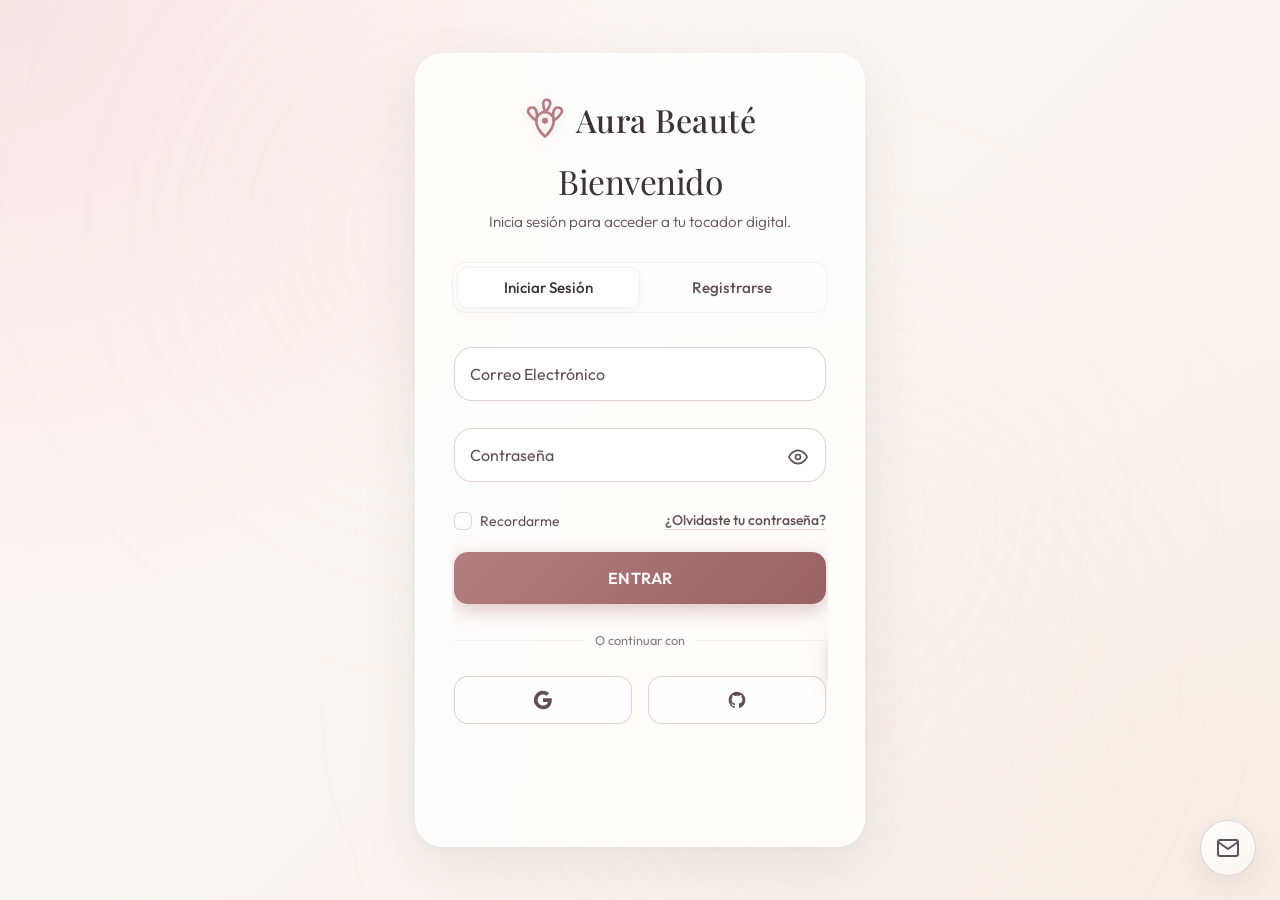
==== commit 5f192c9f: "Vinculando login con pagina principal" ====
--- a/cabello.html
+++ b/cabello.html
@@ -151,6 +151,8 @@
 
 </head>
 <body>
+<!--Cualquier visita sin sesión es bloqueada-->>
+<script src="session-guard.js"></script>
 <section class="category-hero">
 
 <h1>Cuidado Capilar</h1>
